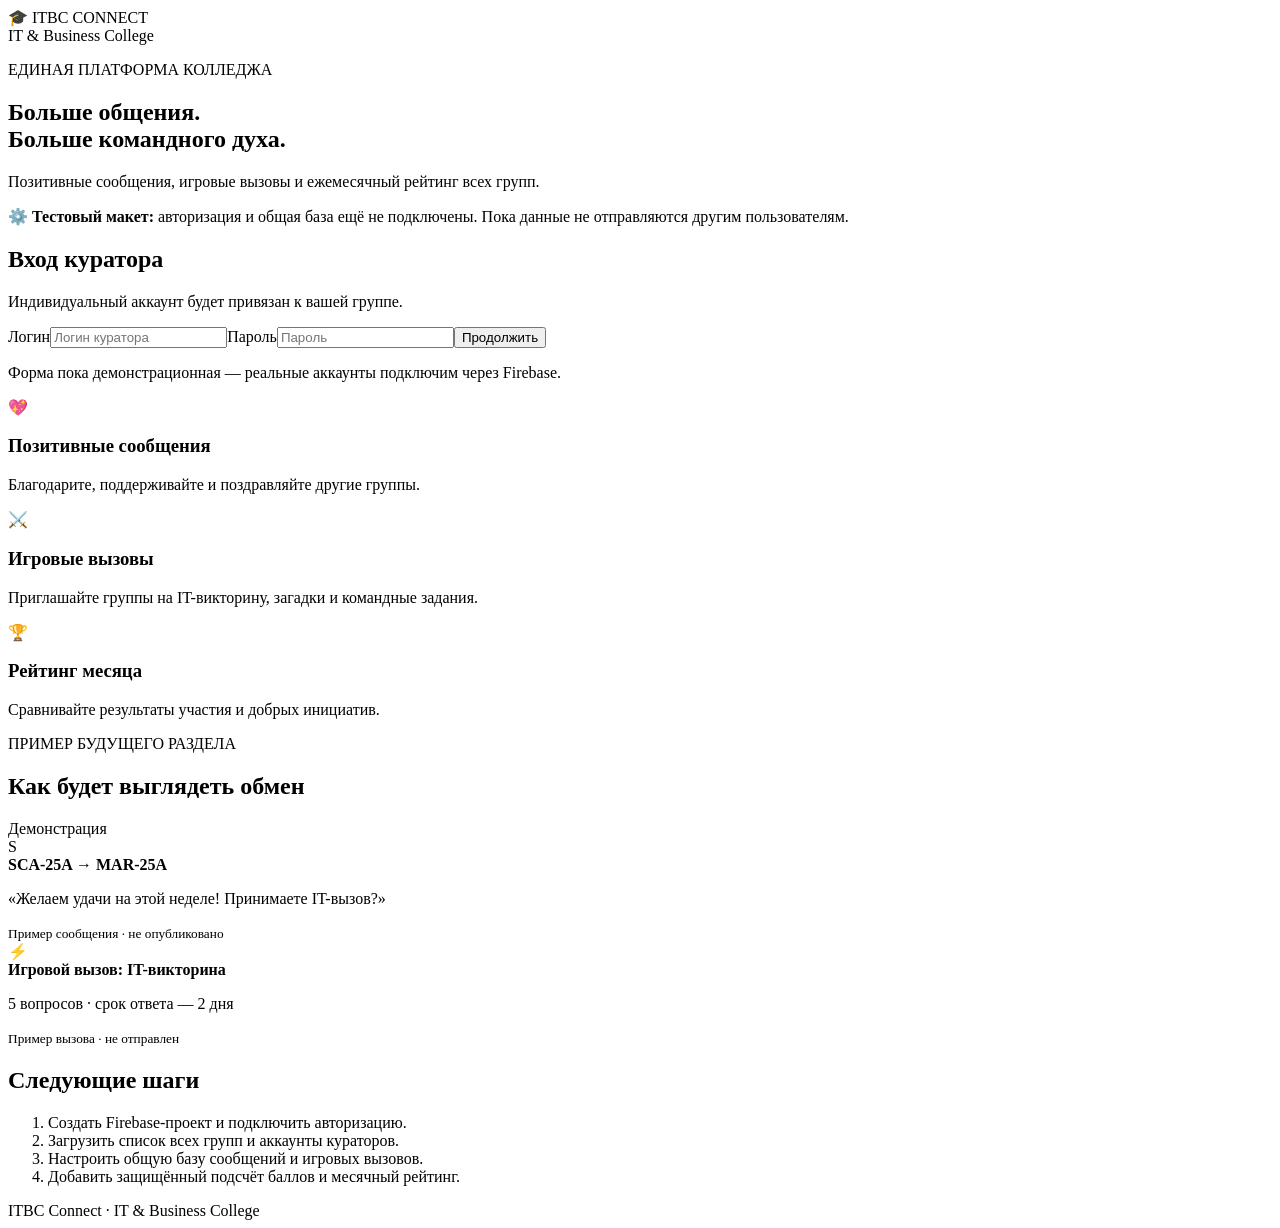
==== connect/index.html @ 7fa242a6 "Add ITBC Connect platform prototype" ====
<!doctype html>
<html lang="ru">
<head>
<meta charset="utf-8"><meta name="viewport" content="width=device-width,initial-scale=1">
<title>ITBC Connect — Платформа колледжа</title>
<link rel="stylesheet" href="connect.css?v=1">
</head>
<body>
<header class="top"><div class="brand">🎓 ITBC <span>CONNECT</span></div><div class="tag">IT & Business College</div></header>
<main>
<section class="hero"><p class="eyebrow">ЕДИНАЯ ПЛАТФОРМА КОЛЛЕДЖА</p><h1>Больше общения.<br><span>Больше командного духа.</span></h1><p>Позитивные сообщения, игровые вызовы и ежемесячный рейтинг всех групп.</p><div class="notice">⚙️ <b>Тестовый макет:</b> авторизация и общая база ещё не подключены. Пока данные не отправляются другим пользователям.</div></section>
<section class="login panel"><div><h2>Вход куратора</h2><p class="muted">Индивидуальный аккаунт будет привязан к вашей группе.</p></div><form id="loginForm"><label>Логин<input id="login" autocomplete="username" placeholder="Логин куратора" required></label><label>Пароль<input id="password" type="password" autocomplete="current-password" placeholder="Пароль" required></label><button type="submit">Продолжить</button><p id="loginMessage" class="muted small">Форма пока демонстрационная — реальные аккаунты подключим через Firebase.</p></form></section>
<section class="tiles"><article class="panel"><div class="emoji">💖</div><h3>Позитивные сообщения</h3><p>Благодарите, поддерживайте и поздравляйте другие группы.</p></article><article class="panel"><div class="emoji">⚔️</div><h3>Игровые вызовы</h3><p>Приглашайте группы на IT-викторину, загадки и командные задания.</p></article><article class="panel"><div class="emoji">🏆</div><h3>Рейтинг месяца</h3><p>Сравнивайте результаты участия и добрых инициатив.</p></article></section>
<section class="panel"><div class="sectionhead"><div><p class="eyebrow">ПРИМЕР БУДУЩЕГО РАЗДЕЛА</p><h2>Как будет выглядеть обмен</h2></div><span class="pill">Демонстрация</span></div><div class="sample"><div class="avatar">S</div><div><b>SCA-25A → MAR-25A</b><p>«Желаем удачи на этой неделе! Принимаете IT-вызов?»</p><small>Пример сообщения · не опубликовано</small></div></div><div class="sample"><div class="avatar gold">⚡</div><div><b>Игровой вызов: IT-викторина</b><p>5 вопросов · срок ответа — 2 дня</p><small>Пример вызова · не отправлен</small></div></div></section>
<section class="panel"><h2>Следующие шаги</h2><ol><li>Создать Firebase-проект и подключить авторизацию.</li><li>Загрузить список всех групп и аккаунты кураторов.</li><li>Настроить общую базу сообщений и игровых вызовов.</li><li>Добавить защищённый подсчёт баллов и месячный рейтинг.</li></ol></section>
<footer>ITBC Connect · IT & Business College</footer>
</main><script src="connect.js?v=1"></script></body></html>
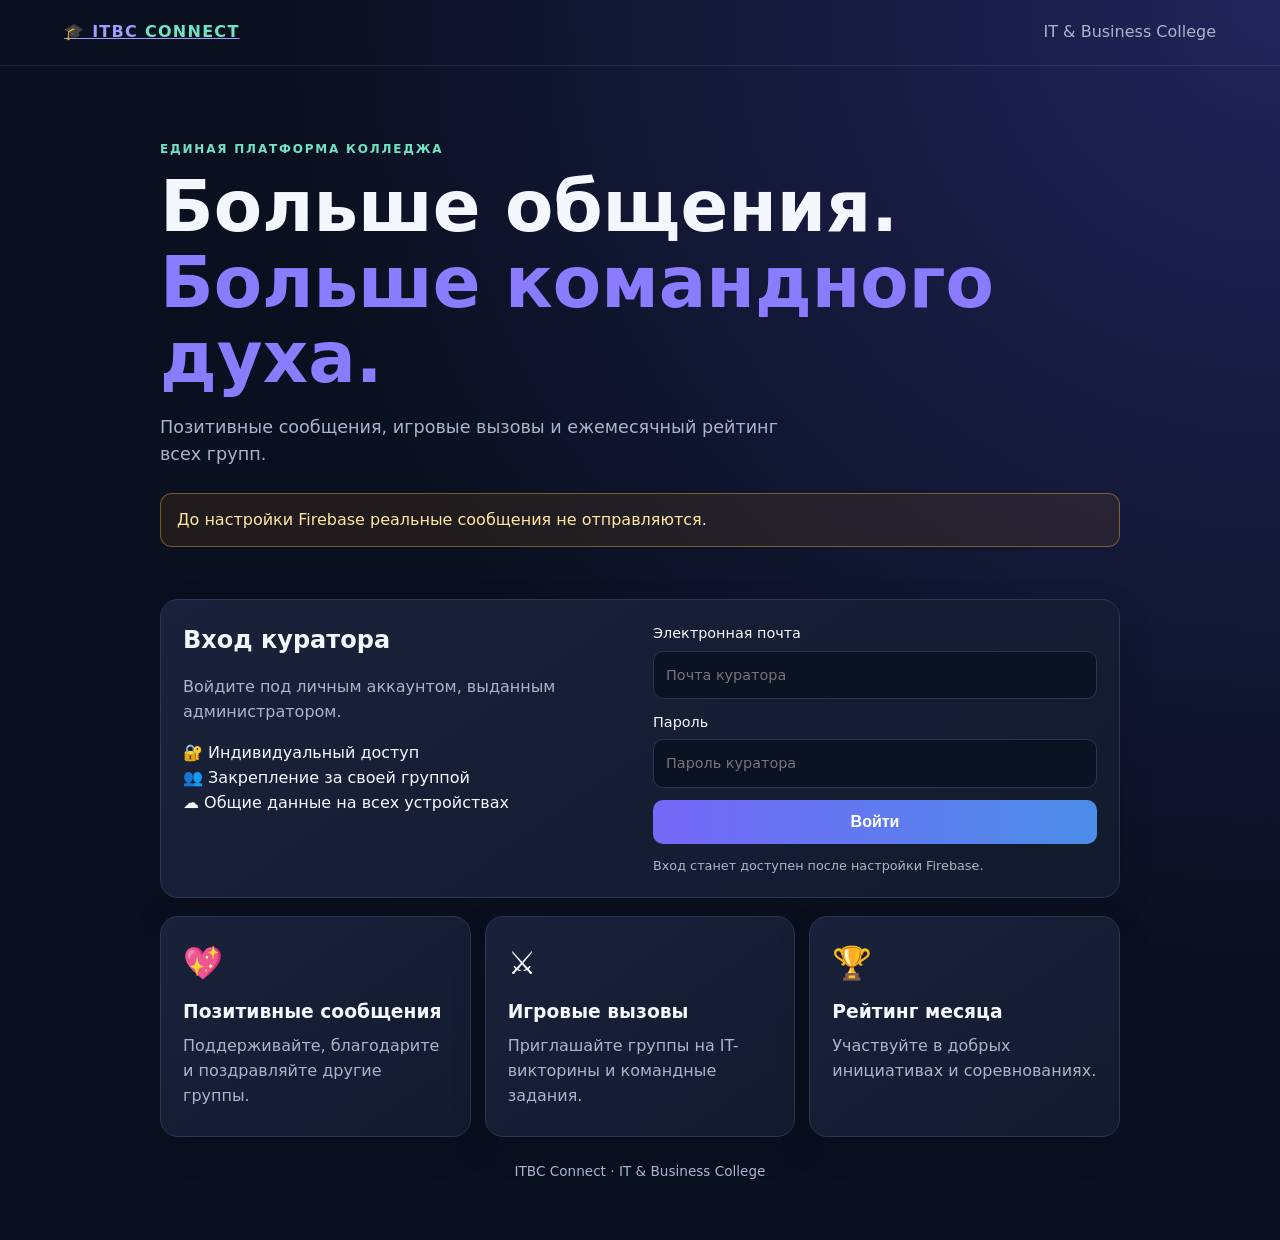
==== commit fbdabd86: "Prepare Firebase-backed ITBC Connect" ====
--- a/connect/index.html
+++ b/connect/index.html
@@ -1,17 +1 @@
-<!doctype html>
-<html lang="ru">
-<head>
-<meta charset="utf-8"><meta name="viewport" content="width=device-width,initial-scale=1">
-<title>ITBC Connect — Платформа колледжа</title>
-<link rel="stylesheet" href="connect.css?v=1">
-</head>
-<body>
-<header class="top"><div class="brand">🎓 ITBC <span>CONNECT</span></div><div class="tag">IT & Business College</div></header>
-<main>
-<section class="hero"><p class="eyebrow">ЕДИНАЯ ПЛАТФОРМА КОЛЛЕДЖА</p><h1>Больше общения.<br><span>Больше командного духа.</span></h1><p>Позитивные сообщения, игровые вызовы и ежемесячный рейтинг всех групп.</p><div class="notice">⚙️ <b>Тестовый макет:</b> авторизация и общая база ещё не подключены. Пока данные не отправляются другим пользователям.</div></section>
-<section class="login panel"><div><h2>Вход куратора</h2><p class="muted">Индивидуальный аккаунт будет привязан к вашей группе.</p></div><form id="loginForm"><label>Логин<input id="login" autocomplete="username" placeholder="Логин куратора" required></label><label>Пароль<input id="password" type="password" autocomplete="current-password" placeholder="Пароль" required></label><button type="submit">Продолжить</button><p id="loginMessage" class="muted small">Форма пока демонстрационная — реальные аккаунты подключим через Firebase.</p></form></section>
-<section class="tiles"><article class="panel"><div class="emoji">💖</div><h3>Позитивные сообщения</h3><p>Благодарите, поддерживайте и поздравляйте другие группы.</p></article><article class="panel"><div class="emoji">⚔️</div><h3>Игровые вызовы</h3><p>Приглашайте группы на IT-викторину, загадки и командные задания.</p></article><article class="panel"><div class="emoji">🏆</div><h3>Рейтинг месяца</h3><p>Сравнивайте результаты участия и добрых инициатив.</p></article></section>
-<section class="panel"><div class="sectionhead"><div><p class="eyebrow">ПРИМЕР БУДУЩЕГО РАЗДЕЛА</p><h2>Как будет выглядеть обмен</h2></div><span class="pill">Демонстрация</span></div><div class="sample"><div class="avatar">S</div><div><b>SCA-25A → MAR-25A</b><p>«Желаем удачи на этой неделе! Принимаете IT-вызов?»</p><small>Пример сообщения · не опубликовано</small></div></div><div class="sample"><div class="avatar gold">⚡</div><div><b>Игровой вызов: IT-викторина</b><p>5 вопросов · срок ответа — 2 дня</p><small>Пример вызова · не отправлен</small></div></div></section>
-<section class="panel"><h2>Следующие шаги</h2><ol><li>Создать Firebase-проект и подключить авторизацию.</li><li>Загрузить список всех групп и аккаунты кураторов.</li><li>Настроить общую базу сообщений и игровых вызовов.</li><li>Добавить защищённый подсчёт баллов и месячный рейтинг.</li></ol></section>
-<footer>ITBC Connect · IT & Business College</footer>
-</main><script src="connect.js?v=1"></script></body></html>+<!doctype html><html lang="ru"><head><meta charset="utf-8"><meta name="viewport" content="width=device-width,initial-scale=1"><title>ITBC Connect — Платформа колледжа</title><link rel="stylesheet" href="connect.css?v=2"></head><body><header class="top"><a class="brand" href="./">🎓 ITBC <span>CONNECT</span></a><div class="tag">IT &amp; Business College</div></header><main><section class="hero"><p class="eyebrow">ЕДИНАЯ ПЛАТФОРМА КОЛЛЕДЖА</p><h1>Больше общения.<br><span>Больше командного духа.</span></h1><p>Позитивные сообщения, игровые вызовы и ежемесячный рейтинг всех групп.</p><div class="notice" id="systemNotice">До настройки Firebase реальные сообщения не отправляются.</div></section><section class="login panel" id="loginPanel"><div><h2>Вход куратора</h2><p class="muted">Войдите под личным аккаунтом, выданным администратором.</p><div class="featureline">🔐 Индивидуальный доступ</div><div class="featureline">👥 Закрепление за своей группой</div><div class="featureline">☁️ Общие данные на всех устройствах</div></div><form id="loginForm"><label>Электронная почта<input id="email" type="email" autocomplete="username" placeholder="Почта куратора" required></label><label>Пароль<input id="password" type="password" autocomplete="current-password" placeholder="Пароль куратора" required></label><button type="submit" id="loginButton">Войти</button><p id="loginMessage" class="muted small" aria-live="polite">Вход станет доступен после настройки Firebase.</p></form></section><section id="appPanel" hidden><div class="welcome panel"><div><p class="eyebrow">РАБОЧЕЕ ПРОСТРАНСТВО</p><h2 id="welcomeTitle">Добро пожаловать</h2><p id="groupLabel" class="muted"></p></div><button class="secondary" id="logoutButton">Выйти</button></div><div class="tiles"><article class="panel"><div class="emoji">💖</div><h3>Позитивные сообщения</h3><p>Отправляйте другой группе поддержку, благодарность или поздравление.</p></article><article class="panel"><div class="emoji">⚔️</div><h3>Игровые вызовы</h3><p>Модуль игровых вызовов будет добавлен следующим этапом.</p><span class="pill">Следующий этап</span></article><article class="panel"><div class="emoji">🏆</div><h3>Рейтинг месяца</h3><p>Модуль рейтинга будет добавлен после запуска обмена сообщениями.</p><span class="pill">Следующий этап</span></article></div><section class="panel"><p class="eyebrow">ОБМЕН МЕЖДУ ГРУППАМИ</p><h2>Отправить позитивное сообщение</h2><form id="messageForm" class="messageForm"><label>Группа-получатель<select id="recipientGroup" required><option value="">Выберите группу</option></select></label><label>Сообщение<textarea id="messageText" maxlength="500" rows="3" placeholder="Напишите доброе пожелание или благодарность…" required></textarea></label><div class="formfoot"><small id="charCount" class="muted">0 / 500</small><button type="submit">Отправить сообщение</button></div><p id="sendMessage" class="muted small" aria-live="polite"></p></form></section><section class="panel"><div class="sectionhead"><div><p class="eyebrow">ОБЩАЯ ЛЕНТА</p><h2>Сообщения групп</h2></div><button class="secondary" id="refreshButton">Обновить</button></div><div id="messageFeed" class="feed"><p class="muted">После подключения базы здесь появятся сообщения колледжа.</p></div></section></section><section class="tiles" id="publicTiles"><article class="panel"><div class="emoji">💖</div><h3>Позитивные сообщения</h3><p>Поддерживайте, благодарите и поздравляйте другие группы.</p></article><article class="panel"><div class="emoji">⚔️</div><h3>Игровые вызовы</h3><p>Приглашайте группы на IT-викторины и командные задания.</p></article><article class="panel"><div class="emoji">🏆</div><h3>Рейтинг месяца</h3><p>Участвуйте в добрых инициативах и соревнованиях.</p></article></section><section class="panel" id="setupPanel" hidden><h2>Статус запуска</h2><div class="statusrow"><span class="dot pending"></span><span><b>Интерфейс сайта</b><small>Готов к тестированию</small></span></div><div class="statusrow"><span class="dot pending"></span><span><b>Firebase Authentication</b><small>Требуется включить вход и создать аккаунты кураторов</small></span></div><div class="statusrow"><span class="dot pending"></span><span><b>Общая база сообщений</b><small>Требуется создать Firestore и применить правила</small></span></div><p class="muted small">Инструкция: <a href="FIREBASE_SETUP.md">настройка Firebase</a>. Не публикуйте пароли и приватные ключи.</p></section><footer>ITBC Connect · IT &amp; Business College</footer></main><script src="firebase-config.js"></script><script type="module" src="connect.js?v=2"></script></body></html>
--- a/connect/connect.css
+++ b/connect/connect.css
@@ -0,0 +1 @@
+:root{color-scheme:dark;--bg:#0b1020;--panel:#151d32;--line:#2a3652;--text:#f5f7ff;--muted:#a9b5cc;--violet:#8b7cff;--mint:#71e3c1}*{box-sizing:border-box}body{margin:0;background:radial-gradient(ellipse at top right,#20245a 0,#0b1020 55%);color:var(--text);font-family:Inter,system-ui,-apple-system,Segoe UI,sans-serif;line-height:1.55}.top{display:flex;justify-content:space-between;align-items:center;padding:20px max(5vw,20px);border-bottom:1px solid #ffffff18}.brand{font-weight:900;letter-spacing:.08em}.brand span{color:var(--mint)}.tag,.muted,small{color:var(--muted)}main{max-width:1000px;margin:auto;padding:34px 20px}.hero{padding:28px 0 34px}.eyebrow{color:var(--mint);font-size:.75rem;font-weight:800;letter-spacing:.15em}h1{font-size:clamp(2.2rem,6vw,4.4rem);line-height:1.07;margin:12px 0}h1 span{color:var(--violet)}.hero>p:not(.eyebrow){font-size:1.1rem;color:var(--muted);max-width:650px}.notice{margin-top:24px;padding:14px 16px;background:#f59e0b16;border:1px solid #fbbf2460;border-radius:12px;color:#ffe7a3}.panel{background:linear-gradient(145deg,#19223a,#121a2d);border:1px solid var(--line);border-radius:18px;padding:22px;margin:18px 0;box-shadow:0 12px 35px #0002}.login{display:grid;grid-template-columns:1fr 1fr;gap:26px}h2{margin:0 0 8px}h3{margin:8px 0}.login form{display:grid;gap:12px}label{display:grid;gap:6px;font-size:.9rem}input{width:100%;padding:12px;border:1px solid var(--line);background:#0b1224;border-radius:10px;color:white;font:inherit}button{border:0;border-radius:10px;padding:13px 16px;background:linear-gradient(90deg,#7567f7,#4b8de8);color:white;font-weight:800;font-size:1rem;cursor:pointer}button:hover{filter:brightness(1.12)}.small{font-size:.8rem;margin:0}.tiles{display:grid;grid-template-columns:repeat(3,1fr);gap:14px}.tiles .panel{margin:0}.tiles p,.sample p{color:var(--muted);margin:6px 0}.emoji{font-size:2rem}.sectionhead{display:flex;justify-content:space-between;align-items:center;gap:12px}.pill{border:1px solid #71e3c160;border-radius:999px;padding:5px 10px;color:var(--mint);font-size:.8rem;white-space:nowrap}.sample{display:flex;gap:13px;align-items:flex-start;border-top:1px solid var(--line);padding:15px 0}.avatar{display:grid;place-items:center;flex:0 0 42px;height:42px;border-radius:12px;background:#7567f733;color:#c9c3ff;font-weight:900}.avatar.gold{background:#fbbf2420;color:#ffdc83}li{padding:5px 0;color:#dce3f5}footer{text-align:center;padding:24px;color:var(--muted);font-size:.85rem}@media(max-width:650px){.login,.tiles{grid-template-columns:1fr}.top{padding:16px 20px}.tag{font-size:.8rem}main{padding:20px 14px}.panel{padding:18px}.sectionhead{align-items:flex-start;flex-direction:column}}
